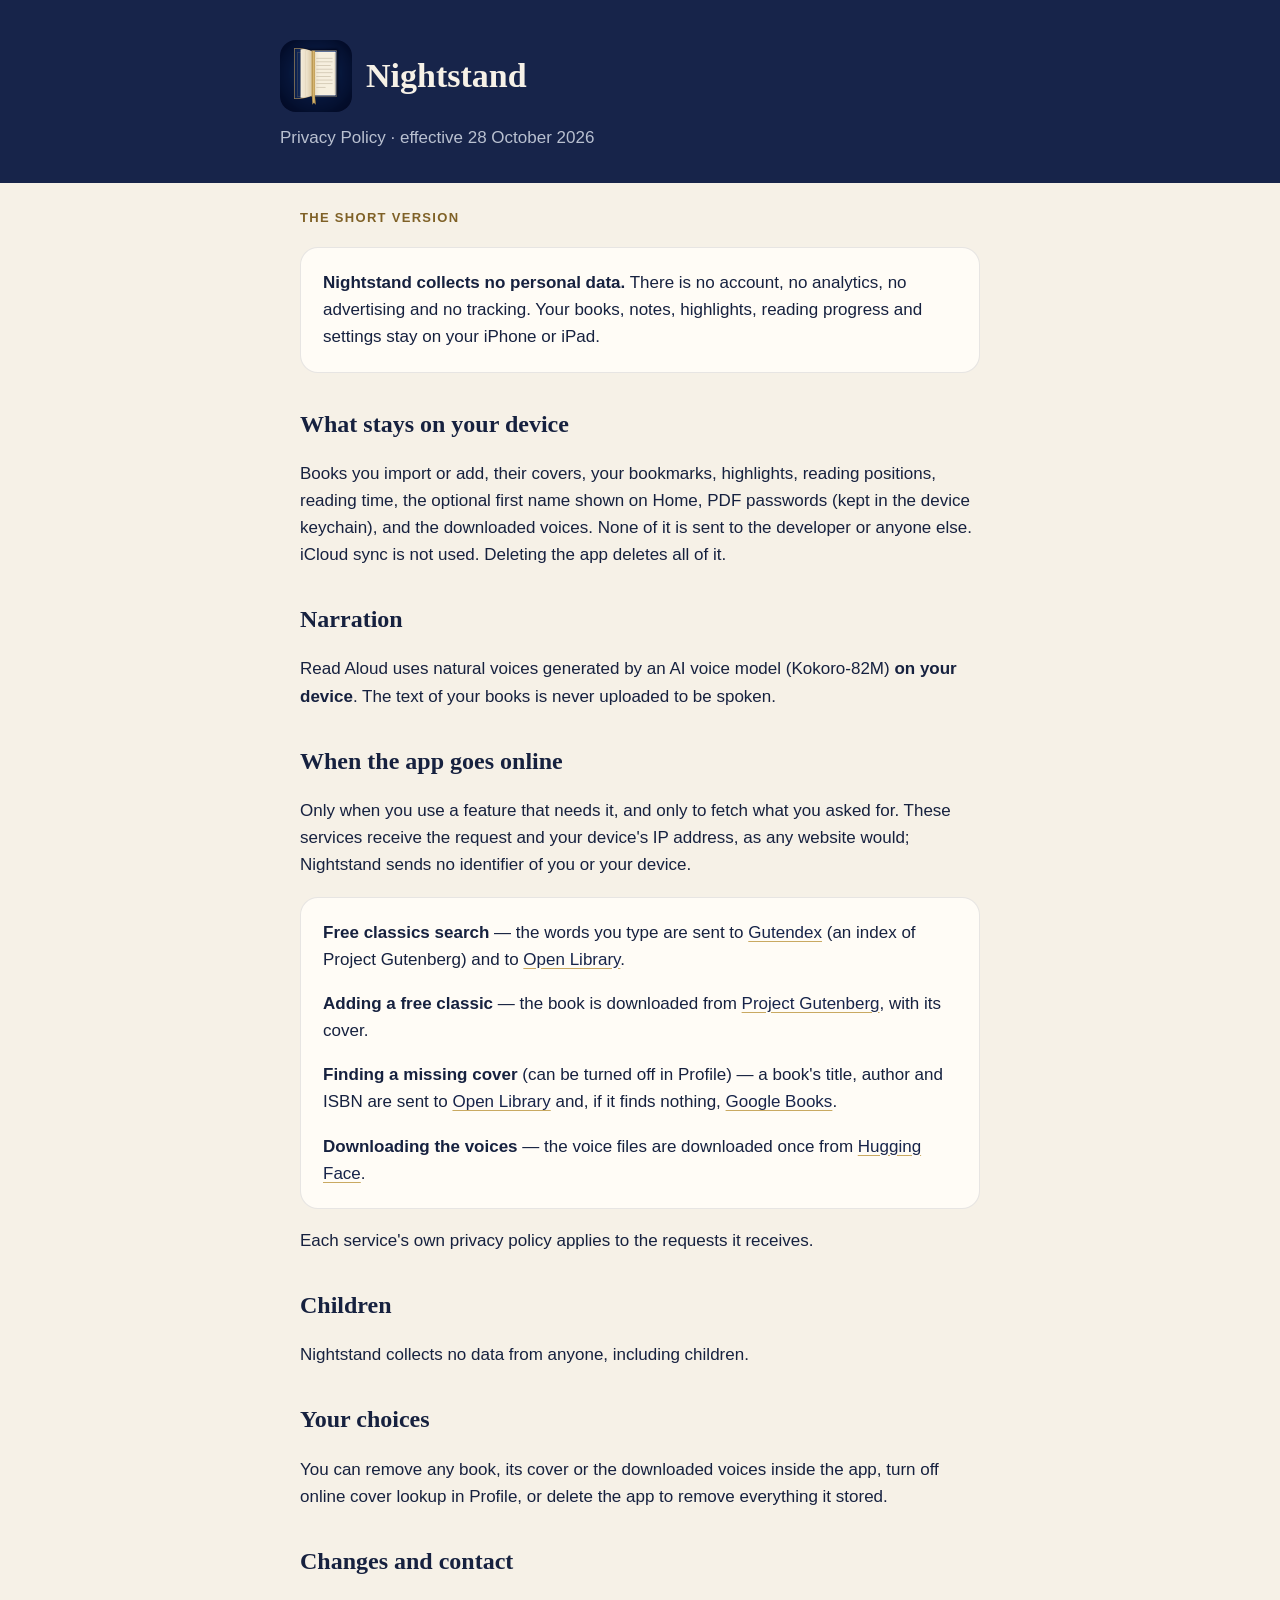
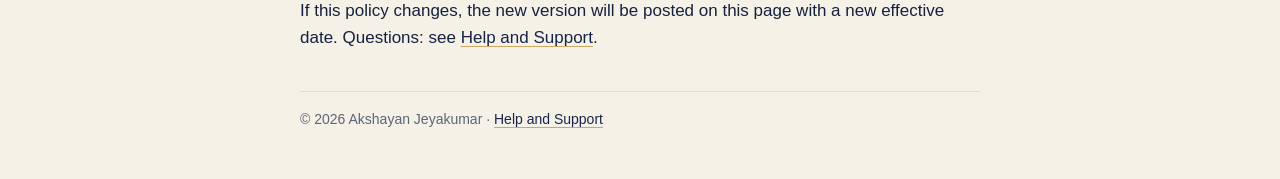
==== privacy.html @ 47b7d02b "Nightstand privacy policy and support pages" ====
<!doctype html>
<html lang="en">
<head>
<meta charset="utf-8">
<meta name="viewport" content="width=device-width, initial-scale=1">
<title>Privacy Policy · Nightstand</title>
<link rel="stylesheet" href="style.css">
</head>
<body>
<header><div class="wrap">
  <img src="icon.png" alt=""><h1>Nightstand</h1>
  <p>Privacy Policy · effective 28 October 2026</p>
</div></header>
<main>
  <p class="eyebrow">The short version</p>
  <div class="card">
    <p><strong>Nightstand collects no personal data.</strong> There is no account, no analytics, no advertising and no
    tracking. Your books, notes, highlights, reading progress and settings stay on your iPhone or iPad.</p>
  </div>

  <h2>What stays on your device</h2>
  <p>Books you import or add, their covers, your bookmarks, highlights, reading positions, reading time, the optional
  first name shown on Home, PDF passwords (kept in the device keychain), and the downloaded voices. None of it is sent
  to the developer or anyone else. iCloud sync is not used. Deleting the app deletes all of it.</p>

  <h2>Narration</h2>
  <p>Read Aloud uses natural voices generated by an AI voice model (Kokoro-82M) <strong>on your device</strong>. The text
  of your books is never uploaded to be spoken.</p>

  <h2>When the app goes online</h2>
  <p>Only when you use a feature that needs it, and only to fetch what you asked for. These services receive the
  request and your device's IP address, as any website would; Nightstand sends no identifier of you or your device.</p>
  <div class="card">
    <p><strong>Free classics search</strong> — the words you type are sent to
    <a href="https://gutendex.com">Gutendex</a> (an index of Project Gutenberg) and to
    <a href="https://openlibrary.org">Open Library</a>.</p>
    <p><strong>Adding a free classic</strong> — the book is downloaded from
    <a href="https://www.gutenberg.org">Project Gutenberg</a>, with its cover.</p>
    <p><strong>Finding a missing cover</strong> (can be turned off in Profile) — a book's title, author and ISBN are sent
    to <a href="https://openlibrary.org">Open Library</a> and, if it finds nothing,
    <a href="https://books.google.com">Google Books</a>.</p>
    <p><strong>Downloading the voices</strong> — the voice files are downloaded once from
    <a href="https://huggingface.co">Hugging Face</a>.</p>
  </div>
  <p>Each service's own privacy policy applies to the requests it receives.</p>

  <h2>Children</h2>
  <p>Nightstand collects no data from anyone, including children.</p>

  <h2>Your choices</h2>
  <p>You can remove any book, its cover or the downloaded voices inside the app, turn off online cover lookup in
  Profile, or delete the app to remove everything it stored.</p>

  <h2>Changes and contact</h2>
  <p>If this policy changes, the new version will be posted on this page with a new effective date. Questions:
  see <a href="index.html">Help and Support</a>.</p>

  <footer>© 2026 Akshayan Jeyakumar · <a href="index.html">Help and Support</a></footer>
</main>
</body>
</html>
---- style.css ----
:root { --ivory: #F6F1E7; --surface: #FFFCF6; --ink: #16213F; --navy: #17244A; --gold: #C9A961; --gold-ink: #7F6127; --secondary: #5D6478; }
* { box-sizing: border-box; }
body { margin: 0; background: var(--ivory); color: var(--ink); font: 17px/1.6 -apple-system, BlinkMacSystemFont, "Helvetica Neue", sans-serif; }
header { background: var(--navy); color: var(--ivory); padding: 40px 20px 32px; }
header .wrap, main { max-width: 720px; margin: 0 auto; }
header img { width: 72px; height: 72px; border-radius: 16px; vertical-align: middle; margin-right: 14px; }
header h1 { display: inline-block; vertical-align: middle; margin: 0; font: 600 34px/1.2 "New York", Georgia, serif; }
header p { color: #B9C0D0; margin: 12px 0 0; }
main { padding: 12px 20px 48px; }
h2 { font: 600 24px/1.3 "New York", Georgia, serif; margin-top: 36px; }
.eyebrow { color: var(--gold-ink); font-size: 13px; font-weight: 600; letter-spacing: 1.3px; text-transform: uppercase; }
.card { background: var(--surface); border: 1px solid rgba(22,33,63,.1); border-radius: 18px; padding: 4px 22px; margin: 18px 0; }
a { color: var(--navy); text-decoration-color: var(--gold); text-underline-offset: 3px; }
footer { color: var(--secondary); font-size: 14px; border-top: 1px solid rgba(22,33,63,.1); margin-top: 40px; padding-top: 16px; }
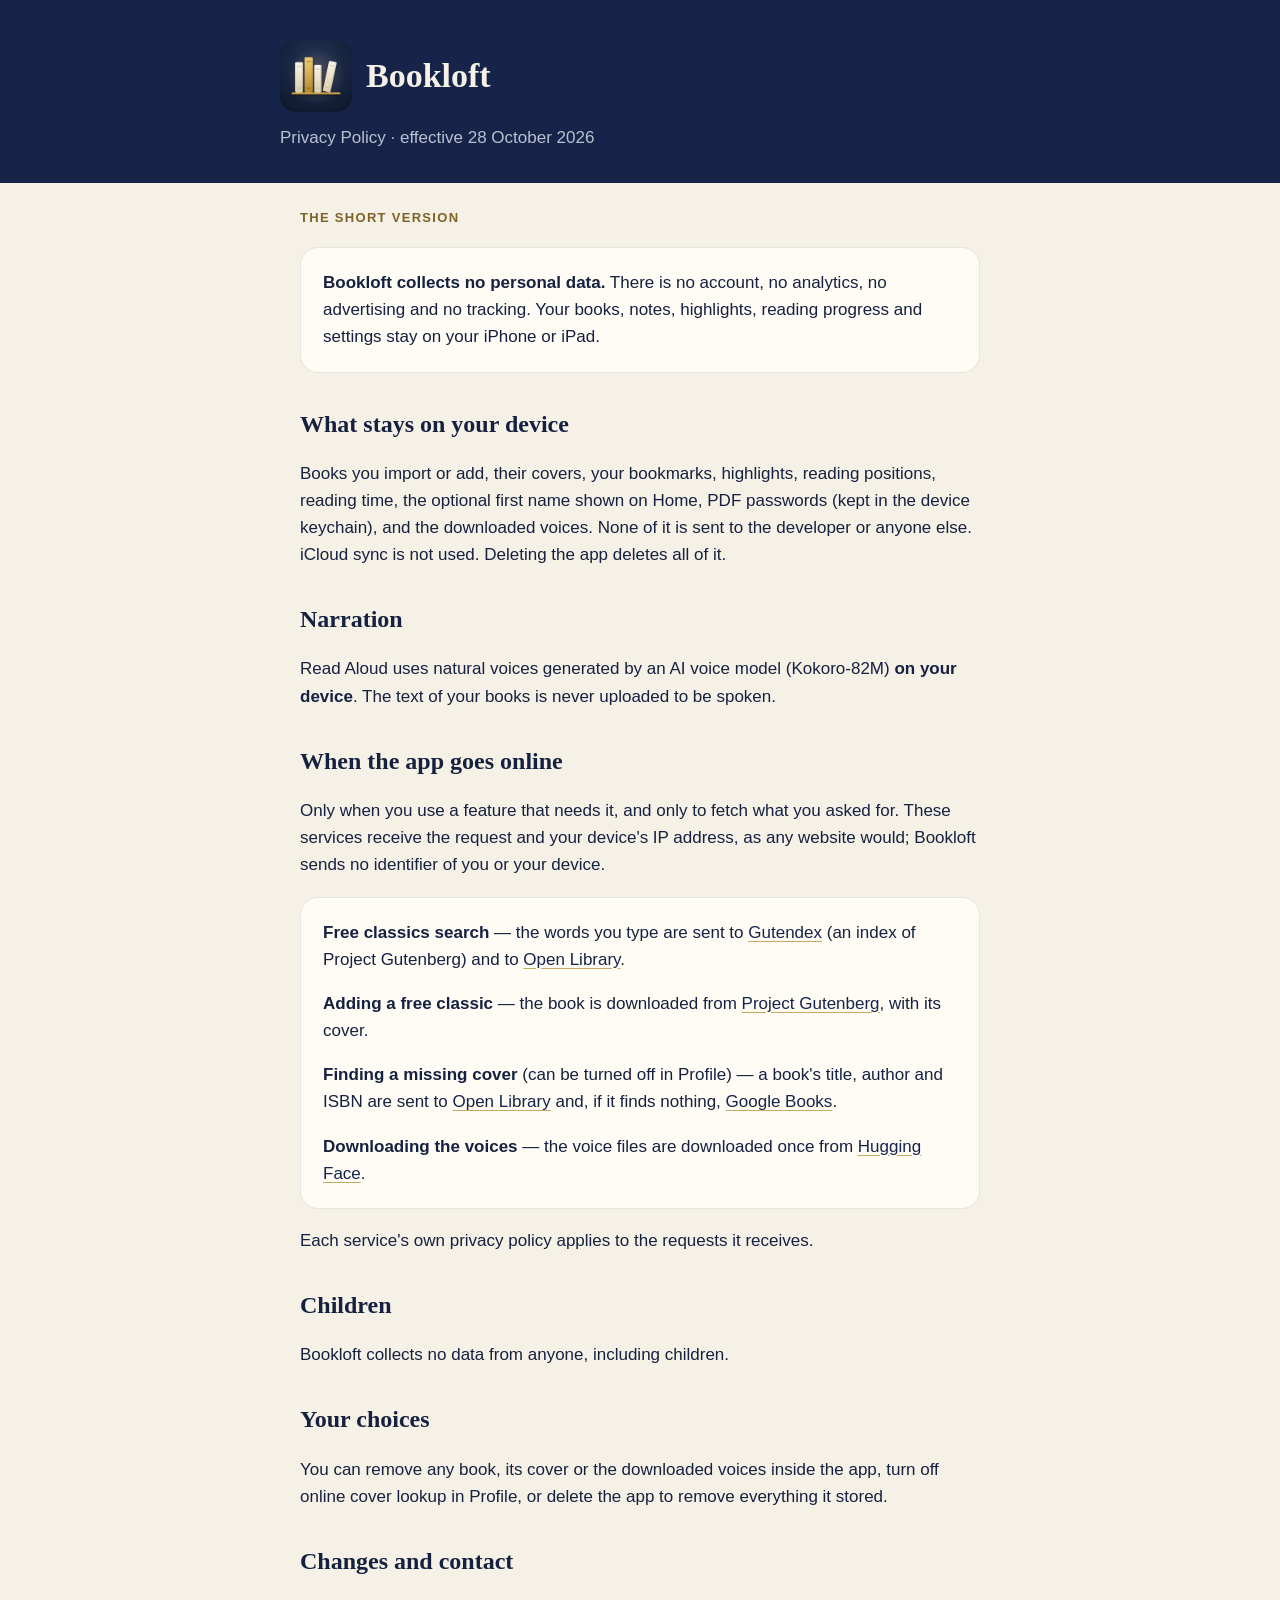
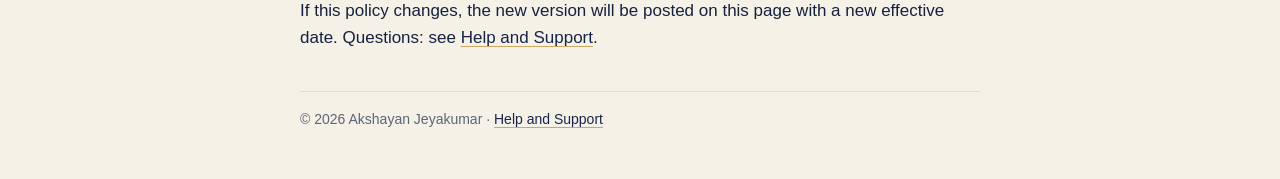
==== commit d56b0481: "Bookloft: final name, new icon and favicon" ====
--- a/privacy.html
+++ b/privacy.html
@@ -3,18 +3,20 @@
 <head>
 <meta charset="utf-8">
 <meta name="viewport" content="width=device-width, initial-scale=1">
-<title>Privacy Policy · Nightstand</title>
+<title>Privacy Policy · Bookloft</title>
 <link rel="stylesheet" href="style.css">
+<link rel="icon" type="image/png" href="favicon.png">
+<link rel="apple-touch-icon" href="apple-touch-icon.png">
 </head>
 <body>
 <header><div class="wrap">
-  <img src="icon.png" alt=""><h1>Nightstand</h1>
+  <img src="icon.png" alt=""><h1>Bookloft</h1>
   <p>Privacy Policy · effective 28 October 2026</p>
 </div></header>
 <main>
   <p class="eyebrow">The short version</p>
   <div class="card">
-    <p><strong>Nightstand collects no personal data.</strong> There is no account, no analytics, no advertising and no
+    <p><strong>Bookloft collects no personal data.</strong> There is no account, no analytics, no advertising and no
     tracking. Your books, notes, highlights, reading progress and settings stay on your iPhone or iPad.</p>
   </div>
 
@@ -29,7 +31,7 @@
 
   <h2>When the app goes online</h2>
   <p>Only when you use a feature that needs it, and only to fetch what you asked for. These services receive the
-  request and your device's IP address, as any website would; Nightstand sends no identifier of you or your device.</p>
+  request and your device's IP address, as any website would; Bookloft sends no identifier of you or your device.</p>
   <div class="card">
     <p><strong>Free classics search</strong> — the words you type are sent to
     <a href="https://gutendex.com">Gutendex</a> (an index of Project Gutenberg) and to
@@ -45,7 +47,7 @@
   <p>Each service's own privacy policy applies to the requests it receives.</p>
 
   <h2>Children</h2>
-  <p>Nightstand collects no data from anyone, including children.</p>
+  <p>Bookloft collects no data from anyone, including children.</p>
 
   <h2>Your choices</h2>
   <p>You can remove any book, its cover or the downloaded voices inside the app, turn off online cover lookup in
